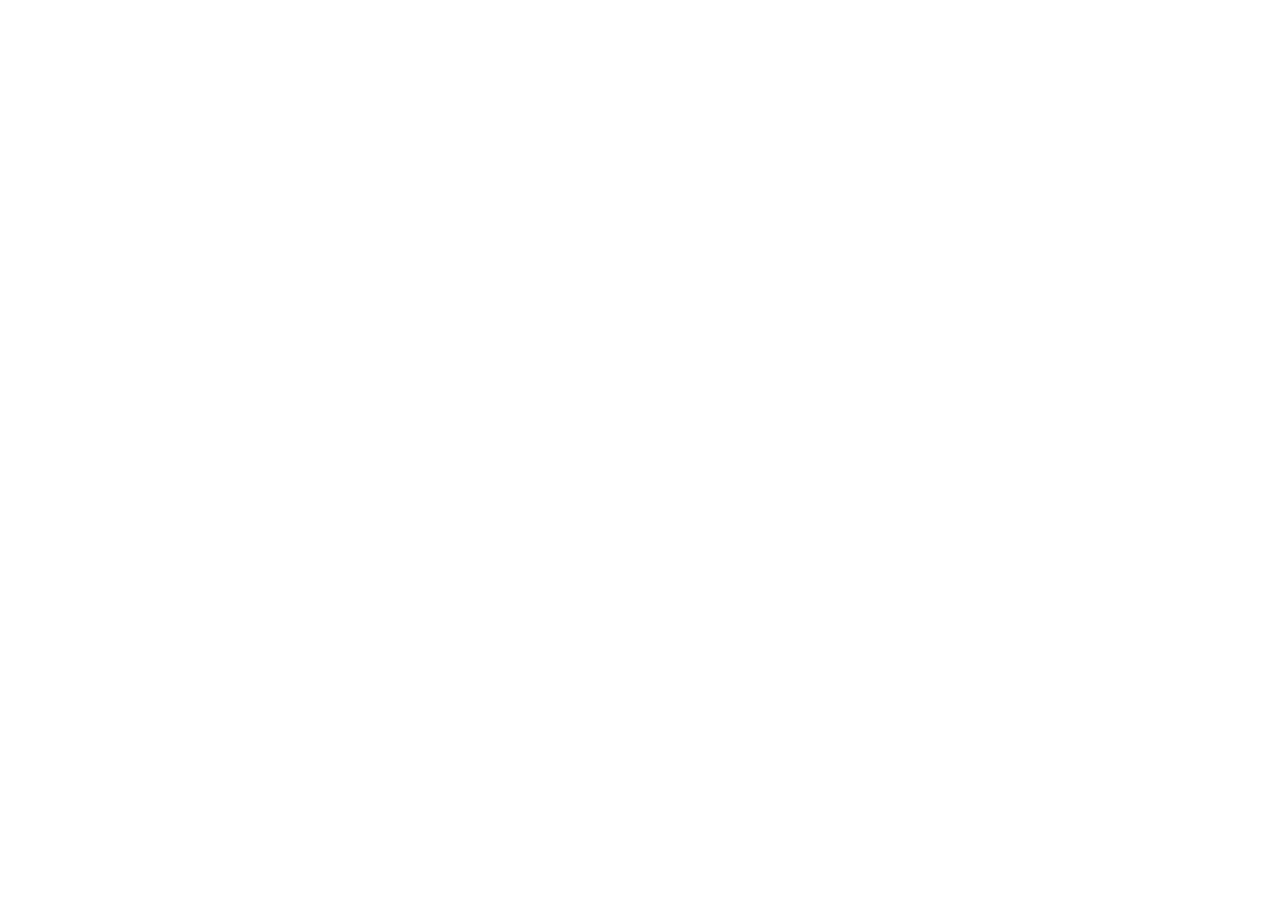
==== ard/index.html @ 3dc1cdff "ARD project" ====
<!DOCTYPE html>
<html lang="en">

<head>
    <meta charset="UTF-8">
    <meta http-equiv="X-UA-Compatible" content="IE=edge">
    <meta name="viewport" content="width=device-width, initial-scale=1.0">
    <title></title>
    <link rel="apple-touch-icon" sizes="180x180" href="img/favicons/apple-touch-icon.png">
    <link rel="icon" type="image/png" sizes="32x32" href="img/favicons/favicon-32x32.png">
    <link rel="icon" type="image/png" sizes="16x16" href="img/favicons/favicon-16x16.png">
    <link rel="manifest" href="img/favicons/site.webmanifest">
    <link rel="mask-icon" href="img/favicons/safari-pinned-tab.svg" color="#5bbad5">
    <meta name="msapplication-TileColor" content="#da532c">
    <meta name="theme-color" content="#ffffff">
    <link rel="stylesheet" href="https://cdn.jsdelivr.net/npm/bootstrap@4.6.1/dist/css/bootstrap.min.css"
        integrity="sha384-zCbKRCUGaJDkqS1kPbPd7TveP5iyJE0EjAuZQTgFLD2ylzuqKfdKlfG/eSrtxUkn" crossorigin="anonymous">
    <link rel="stylesheet" href="css/style.css">
</head>

<body>
    <header>

    </header>

    <main>

    </main>

    <footer>

    </footer>

</body>

<script src="https://code.jquery.com/jquery-3.6.0.slim.min.js"
    integrity="sha256-u7e5khyithlIdTpu22PHhENmPcRdFiHRjhAuHcs05RI=" crossorigin="anonymous"></script>
<script src="https://cdn.jsdelivr.net/npm/bootstrap@4.6.1/dist/js/bootstrap.bundle.min.js"
    integrity="sha384-fQybjgWLrvvRgtW6bFlB7jaZrFsaBXjsOMm/tB9LTS58ONXgqbR9W8oWht/amnpF"
    crossorigin="anonymous"></script>
<script src="js/script.js"></script>

</html>
---- ard/css/style.css ----
@import url("https://fonts.googleapis.com/css2?family=Kanit:wght@300;400;500&family=Oswald:wght@300;400;500;600&display=swap");
* {
  font-family: "Oswald", sans-serif;
  font-style: normal;
}

.logo a {
  font-family: "Kanit", sans-serif;
  font-style: normal;
  font-weight: 400;
  font-size: 100px;
  color: #000;
  text-decoration: none;
}
.logo img {
  vertical-align: -16px;
  width: 97px;
  height: 90px;
}
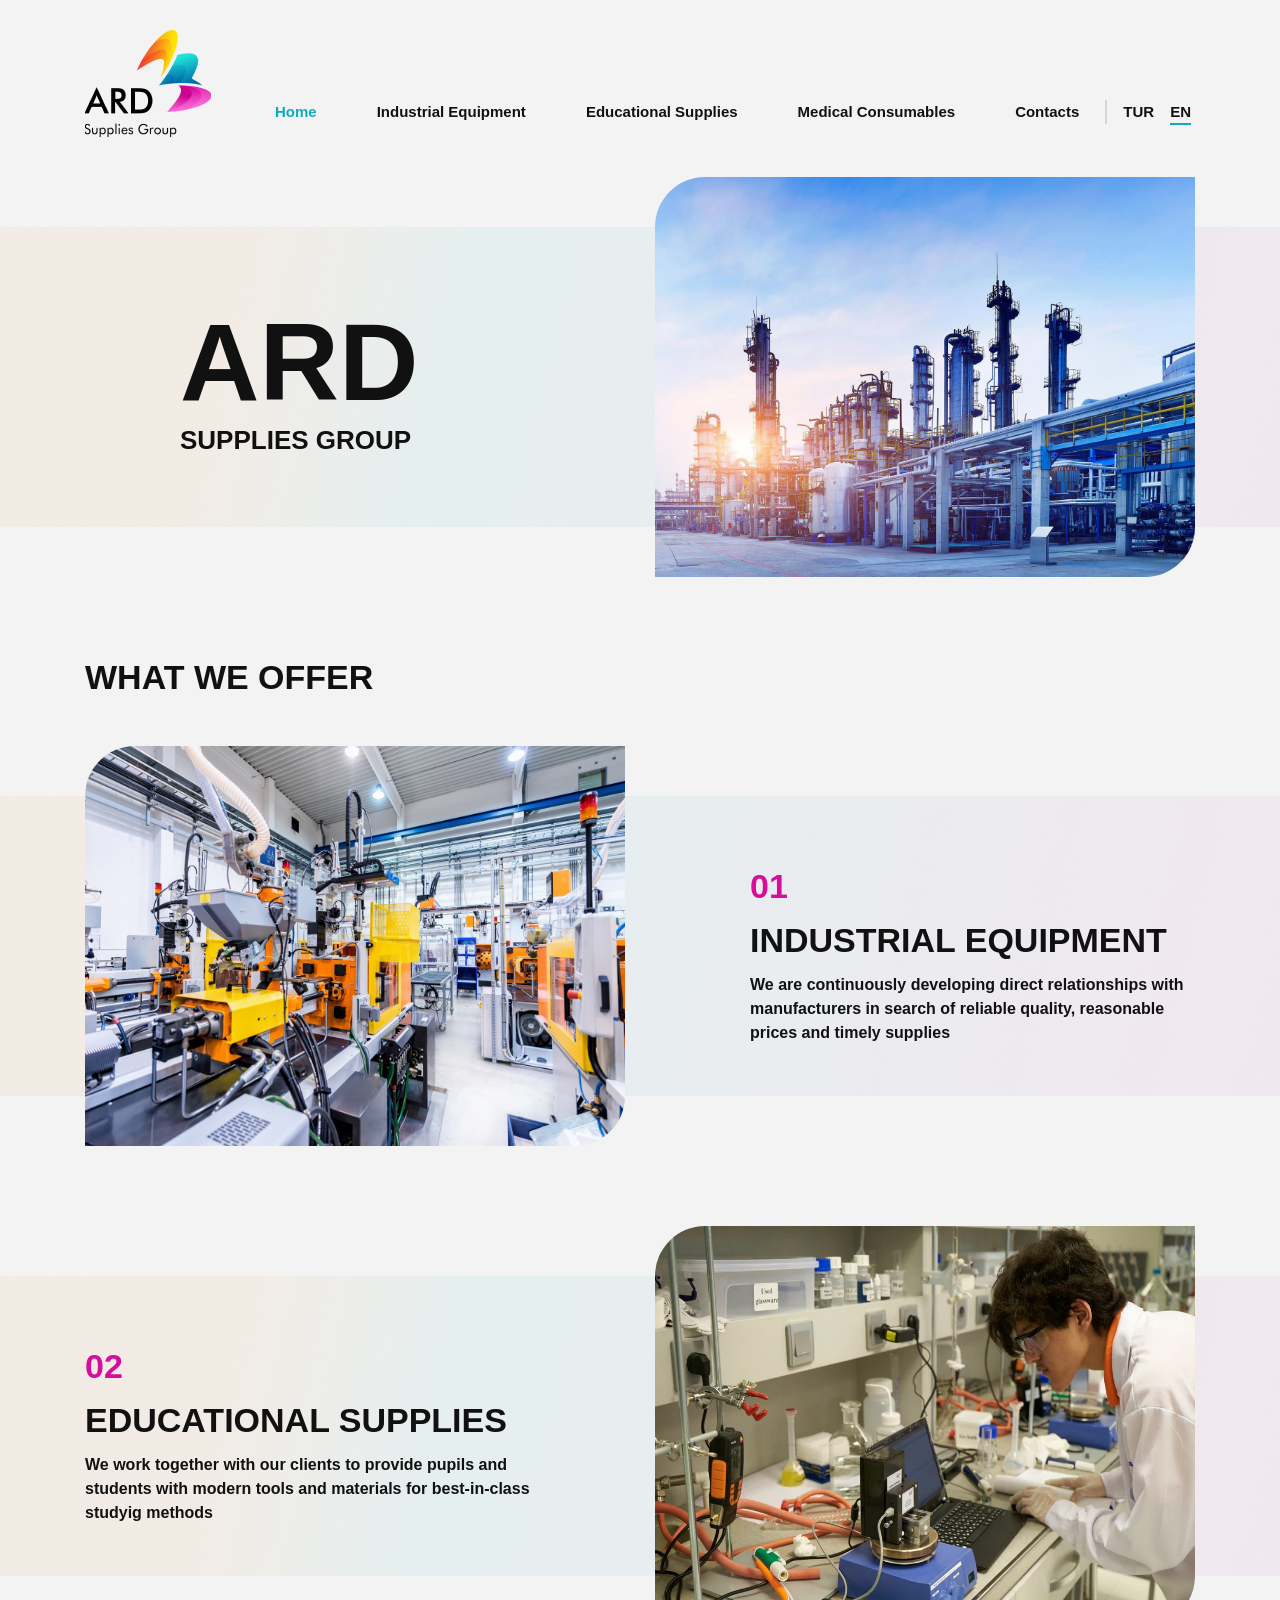
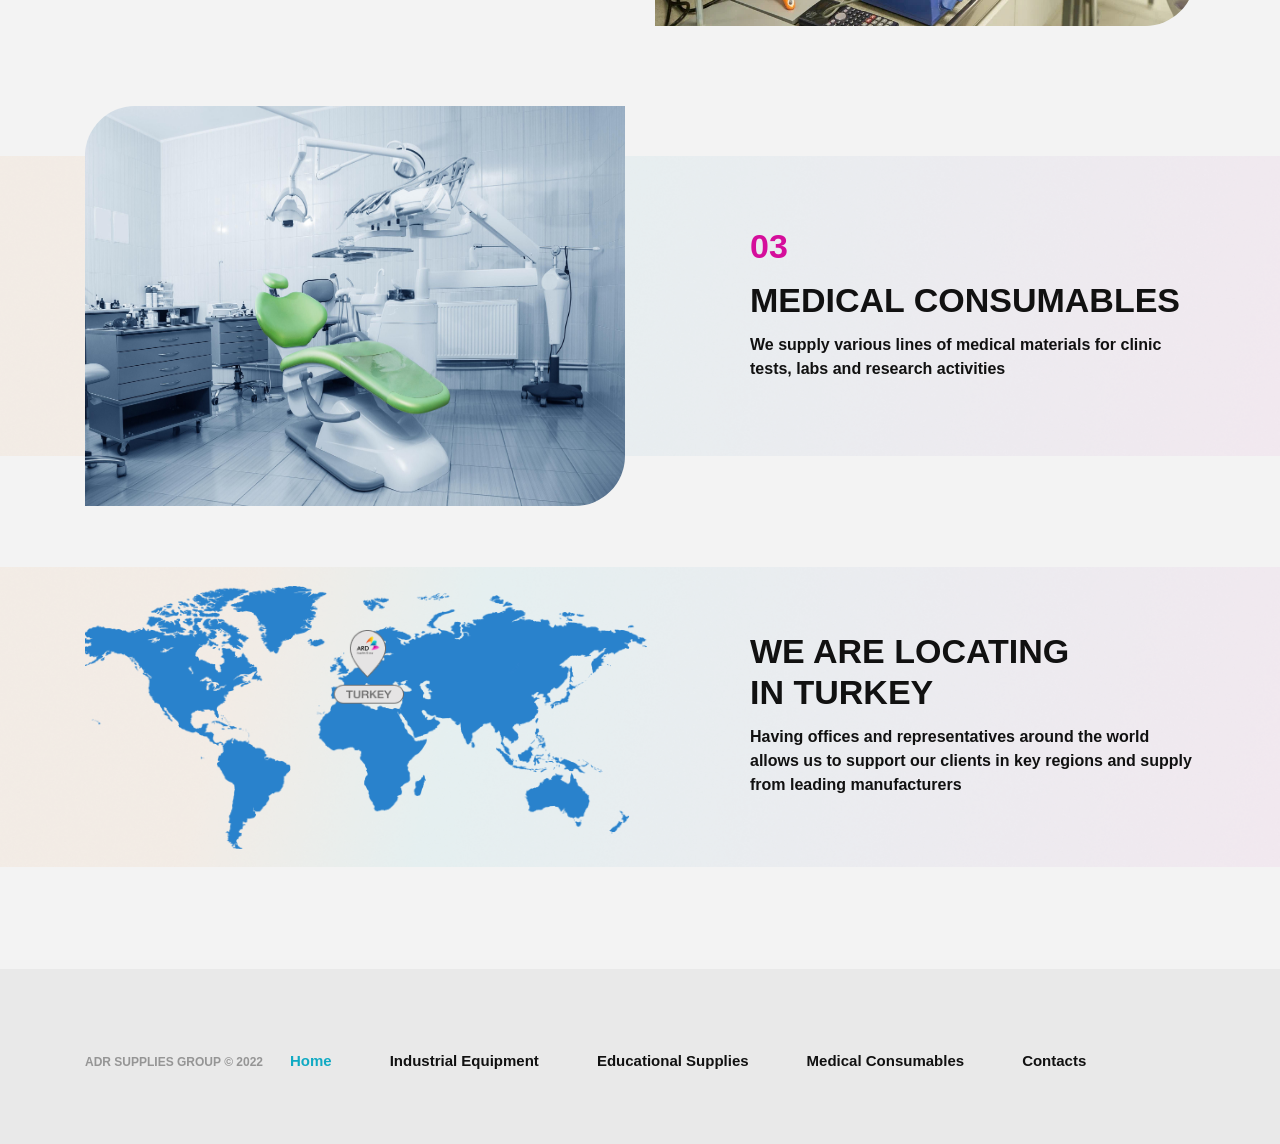
==== commit a95e8f8c: "ARD Project Desc Only Update" ====
--- a/ard/index.html
+++ b/ard/index.html
@@ -6,13 +6,13 @@
     <meta http-equiv="X-UA-Compatible" content="IE=edge">
     <meta name="viewport" content="width=device-width, initial-scale=1.0">
     <title></title>
-    <link rel="apple-touch-icon" sizes="180x180" href="img/favicons/apple-touch-icon.png">
-    <link rel="icon" type="image/png" sizes="32x32" href="img/favicons/favicon-32x32.png">
-    <link rel="icon" type="image/png" sizes="16x16" href="img/favicons/favicon-16x16.png">
-    <link rel="manifest" href="img/favicons/site.webmanifest">
-    <link rel="mask-icon" href="img/favicons/safari-pinned-tab.svg" color="#5bbad5">
-    <meta name="msapplication-TileColor" content="#da532c">
-    <meta name="theme-color" content="#ffffff">
+    <link rel="apple-touch-icon" sizes="180x180" href="#">
+    <link rel="icon" type="image/png" sizes="32x32" href="#">
+    <link rel="icon" type="image/png" sizes="16x16" href="#">
+    <link rel="manifest" href="#">
+    <link rel="mask-icon" href="#" color="">
+    <meta name="msapplication-TileColor" content="">
+    <meta name="theme-color" content="">
     <link rel="stylesheet" href="https://cdn.jsdelivr.net/npm/bootstrap@4.6.1/dist/css/bootstrap.min.css"
         integrity="sha384-zCbKRCUGaJDkqS1kPbPd7TveP5iyJE0EjAuZQTgFLD2ylzuqKfdKlfG/eSrtxUkn" crossorigin="anonymous">
     <link rel="stylesheet" href="css/style.css">
@@ -20,15 +20,157 @@
 
 <body>
     <header>
-
+        <div class="container">
+            <div class="row">
+                <div class="col-md-2">
+                    <div class="logo"><a href="#"><img src="img/logo.png" alt=""></a></div>
+                </div>
+                <div class="col-md-10">
+                    <div class="menu">
+                        <div class="menu-nav">
+                            <ul>
+                                <li><a class="active" href="#">Home</a></li>
+                                <li><a href="#">Industrial Equipment</a></li>
+                                <li><a href="#">Educational Supplies</a></li>
+                                <li><a href="#">Medical Consumables</a></li>
+                                <li><a href="#">Contacts</a></li>
+                            </ul>
+                        </div>
+                        <div class="menu-lang">
+                            <ul>
+                                <li><a href="#">TUR</a></li>
+                                <li><a class="active" href="#">EN</a></li>
+                            </ul>
+                        </div>
+                    </div>
+                </div>
+            </div>
+        </div>
     </header>
 
     <main>
-
+        <section class="promo">
+            <div class="container">
+                <div class="row">
+                    <div class="col-md-3 offset-md-1">
+                        <div class="desc">
+                            <h1>ARD</h1>
+                            <h3>SUPPLIES GROUP</h3>
+                        </div>
+                    </div>
+                    <div class="col-md-6 offset-md-2">
+                        <div class="image">
+                            <img src="img/pic1.jpg" alt="">
+                        </div>
+                    </div>
+                </div>
+            </div>
+        </section>
+        <div class="heading">
+            <div class="container">
+                <div class="row col-md-12">
+                    <h2>WHAT WE OFFER</h2>
+                </div>
+            </div>
+        </div>
+        <section>
+            <div class="container">
+                <div class="row">
+                    <div class="col-md-6">
+                        <div class="image">
+                            <img src="img/pic2.jpg" alt="">
+                        </div>
+                    </div>
+                    <div class="col-md-5 offset-md-1">
+                        <div class="desc">
+                            <h2 class="number">01</h2>
+                            <h2>INDUSTRIAL EQUIPMENT</h2>
+                            <p>We are continuously developing direct relationships with manufacturers in search
+                                of reliable quality, reasonable prices and timely supplies</p>
+                        </div>
+                    </div>
+                </div>
+            </div>
+        </section>
+        <section>
+            <div class="container">
+                <div class="row">
+                    <div class="col-md-5">
+                        <div class="desc">
+                            <h2 class="number">02</h2>
+                            <h2>EDUCATIONAL SUPPLIES</h2>
+                            <p>We work together with our clients to provide pupils and students with modern tools and
+                                materials for best-in-class studyig methods</p>
+                        </div>
+                    </div>
+                    <div class="col-md-6 offset-md-1">
+                        <div class="image">
+                            <img src="img/pic3.jpg" alt="">
+                        </div>
+                    </div>
+                </div>
+            </div>
+        </section>
+        <section>
+            <div class="container">
+                <div class="row">
+                    <div class="col-md-6">
+                        <div class="image">
+                            <img src="img/pic4.jpg" alt="">
+                        </div>
+                    </div>
+                    <div class="col-md-5 offset-md-1">
+                        <div class="desc">
+                            <h2 class="number">03</h2>
+                            <h2>MEDICAL CONSUMABLES</h2>
+                            <p>We supply various lines of medical materials for clinic tests, labs and research
+                                activities</p>
+                        </div>
+                    </div>
+                </div>
+            </div>
+        </section>
+        <section class="location">
+            <div class="container">
+                <div class="row">
+                    <div class="col-md-6">
+                        <div class="map">
+                            <img src="img/map.png" alt="">
+                        </div>
+                    </div>
+                    <div class="col-md-5 offset-md-1">
+                        <div class="desc">
+                            <h2>WE ARE LOCATING <br> IN TURKEY</h2>
+                            <p>Having offices and representatives around the world allows us to support our clients in
+                                key regions and supply from leading manufacturers</p>
+                        </div>
+                    </div>
+                </div>
+            </div>
+        </section>
     </main>
 
     <footer>
-
+        <div class="container">
+            <div class="row">
+                <div class="col-md-3">
+                    <p class="copyright">ADR SUPPLIES GROUP © 2022</p>
+                </div>
+                <div class="col-md-9">
+                    <div class="menu">
+                        <div class="menu-nav">
+                            <ul>
+                                <li><a class="active" href="#">Home</a></li>
+                                <li><a href="#">Industrial Equipment</a></li>
+                                <li><a href="#">Educational Supplies</a></li>
+                                <li><a href="#">Medical Consumables</a></li>
+                                <li><a href="#">Contacts</a></li>
+                            </ul>
+                        </div>
+                    </div>
+                </div>
+            </div>
+        </div>
     </footer>
 
 </body>
--- a/ard/css/style.css
+++ b/ard/css/style.css
@@ -1,19 +1,209 @@
 @import url("https://fonts.googleapis.com/css2?family=Kanit:wght@300;400;500&family=Oswald:wght@300;400;500;600&display=swap");
 * {
-  font-family: "Oswald", sans-serif;
+  margin: 0;
+  padding: 0;
+  font-family: "HelveticaNeueCyrMy", sans-serif;
   font-style: normal;
-}
-
-.logo a {
-  font-family: "Kanit", sans-serif;
+  font-weight: 550;
+  color: #111111;
+}
+
+h1 {
+  font-size: 110px;
+  line-height: 110px;
+  font-weight: 550;
+}
+
+h2 {
+  font-size: 34px;
+  font-weight: 550;
+}
+
+h3 {
+  font-size: 26px;
+  font-weight: 550;
+}
+
+ul {
+  margin: 0;
+  padding: 0;
+}
+
+p {
+  margin: 0;
+  padding: 0;
+}
+
+body {
+  background-color: #F3F3F3;
+}
+
+header {
+  padding: 30px 0 0 0;
+}
+header .menu {
+  display: -webkit-box;
+  display: -ms-flexbox;
+  display: flex;
+  -webkit-box-orient: horizontal;
+  -webkit-box-direction: normal;
+      -ms-flex-direction: row;
+          flex-direction: row;
+  -webkit-box-pack: start;
+      -ms-flex-pack: start;
+          justify-content: start;
+  padding: 70px 0 0 0;
+}
+header .menu-nav {
+  padding-left: 0;
+  border-right: 2px solid #D8D7D7;
+}
+header .menu-nav ul {
+  display: -webkit-box;
+  display: -ms-flexbox;
+  display: flex;
+  -webkit-box-orient: horizontal;
+  -webkit-box-direction: normal;
+      -ms-flex-direction: row;
+          flex-direction: row;
+  -webkit-box-pack: start;
+      -ms-flex-pack: start;
+          justify-content: start;
+}
+header .menu-nav ul li {
+  list-style: none;
+  padding: 0 60px 0 0;
+}
+header .menu-nav ul li:last-child {
+  padding: 0 26px 0 0;
+}
+header .menu-nav ul li a {
+  font-size: 15px;
+  line-height: 15px;
+  color: #111111;
+  text-decoration: none;
+}
+header .menu-nav ul li a:hover {
+  color: #11AAC3;
+}
+header .menu-nav ul li a.active {
+  color: #11AAC3;
+}
+header .menu-lang ul {
+  display: -webkit-box;
+  display: -ms-flexbox;
+  display: flex;
+  -webkit-box-orient: horizontal;
+  -webkit-box-direction: normal;
+      -ms-flex-direction: row;
+          flex-direction: row;
+  -webkit-box-pack: start;
+      -ms-flex-pack: start;
+          justify-content: start;
+  padding-left: 16px;
+}
+header .menu-lang ul li {
+  list-style: none;
+  padding: 0 16px 0 0;
+}
+header .menu-lang ul li:last-child {
+  padding: 0;
+}
+header .menu-lang ul li a {
+  font-size: 15px;
+  line-height: 15px;
+  color: #111111;
+  text-decoration: none;
+  padding-bottom: 3px;
+}
+header .menu-lang ul li a:hover {
+  color: #11AAC3;
+}
+header .menu-lang ul li a.active {
+  border-bottom: 2px solid #11AAC3;
+}
+
+main .heading {
+  padding: 40px 0 0 0;
+}
+main section {
+  background: url("../img/section-bg.png");
+  background-position: left center;
+  background-repeat: no-repeat;
+  background-size: 100% 300px;
+  padding: 40px 0 40px 0;
+}
+main section.promo .desc {
+  margin: 130px 0 0 0;
+}
+main section.location .desc {
+  margin: 45px 0 0 0;
+}
+main section.location .map img {
+  width: 562px;
+  height: 263px;
+}
+main section .desc {
+  margin: 120px 0 0 0;
+}
+main section .desc h2 {
+  padding-bottom: 5px;
+}
+main section .image img {
+  width: 540px;
+  height: 400px;
+  border-radius: 50px 0px;
+}
+main section .number {
+  color: #D50E9B;
+}
+
+footer {
+  margin-top: 80px;
+  height: 175px;
+  background-color: #E9E9E9;
+  padding: 80px 0 0 0;
+}
+footer .copyright {
+  margin-top: 7px;
   font-style: normal;
-  font-weight: 400;
-  font-size: 100px;
-  color: #000;
+  font-weight: 550;
+  font-size: 12px;
+  line-height: 12px;
+  color: #959595;
+}
+footer .menu-nav {
+  padding-left: 0;
+  margin-left: -80px;
+}
+footer .menu-nav ul {
+  display: -webkit-box;
+  display: -ms-flexbox;
+  display: flex;
+  -webkit-box-orient: horizontal;
+  -webkit-box-direction: normal;
+      -ms-flex-direction: row;
+          flex-direction: row;
+  -webkit-box-pack: start;
+      -ms-flex-pack: start;
+          justify-content: start;
+}
+footer .menu-nav ul li {
+  list-style: none;
+  padding: 0 58px 0 0;
+}
+footer .menu-nav ul li:last-child {
+  padding: 0 26px 0 0;
+}
+footer .menu-nav ul li a {
+  font-size: 15px;
+  line-height: 15px;
+  color: #111111;
   text-decoration: none;
 }
-.logo img {
-  vertical-align: -16px;
-  width: 97px;
-  height: 90px;
+footer .menu-nav ul li a:hover {
+  color: #11AAC3;
+}
+footer .menu-nav ul li a.active {
+  color: #11AAC3;
 }
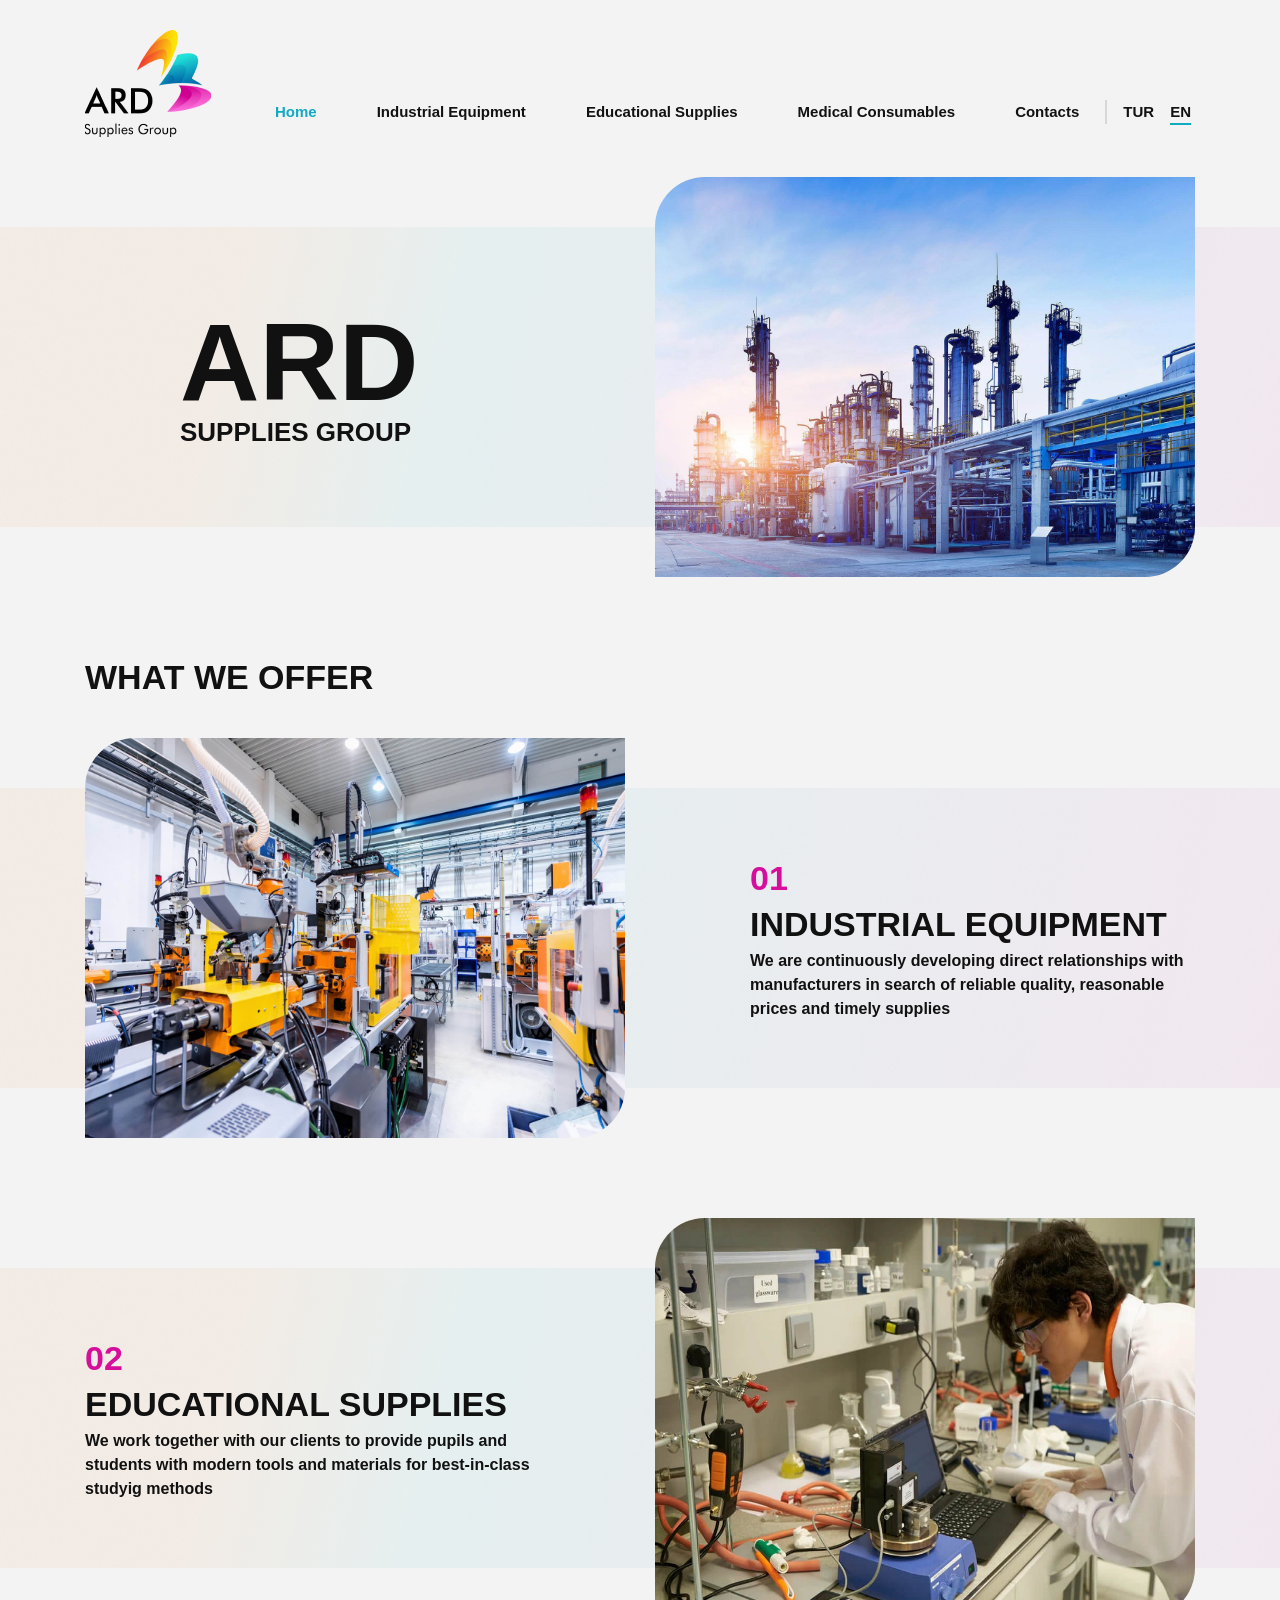
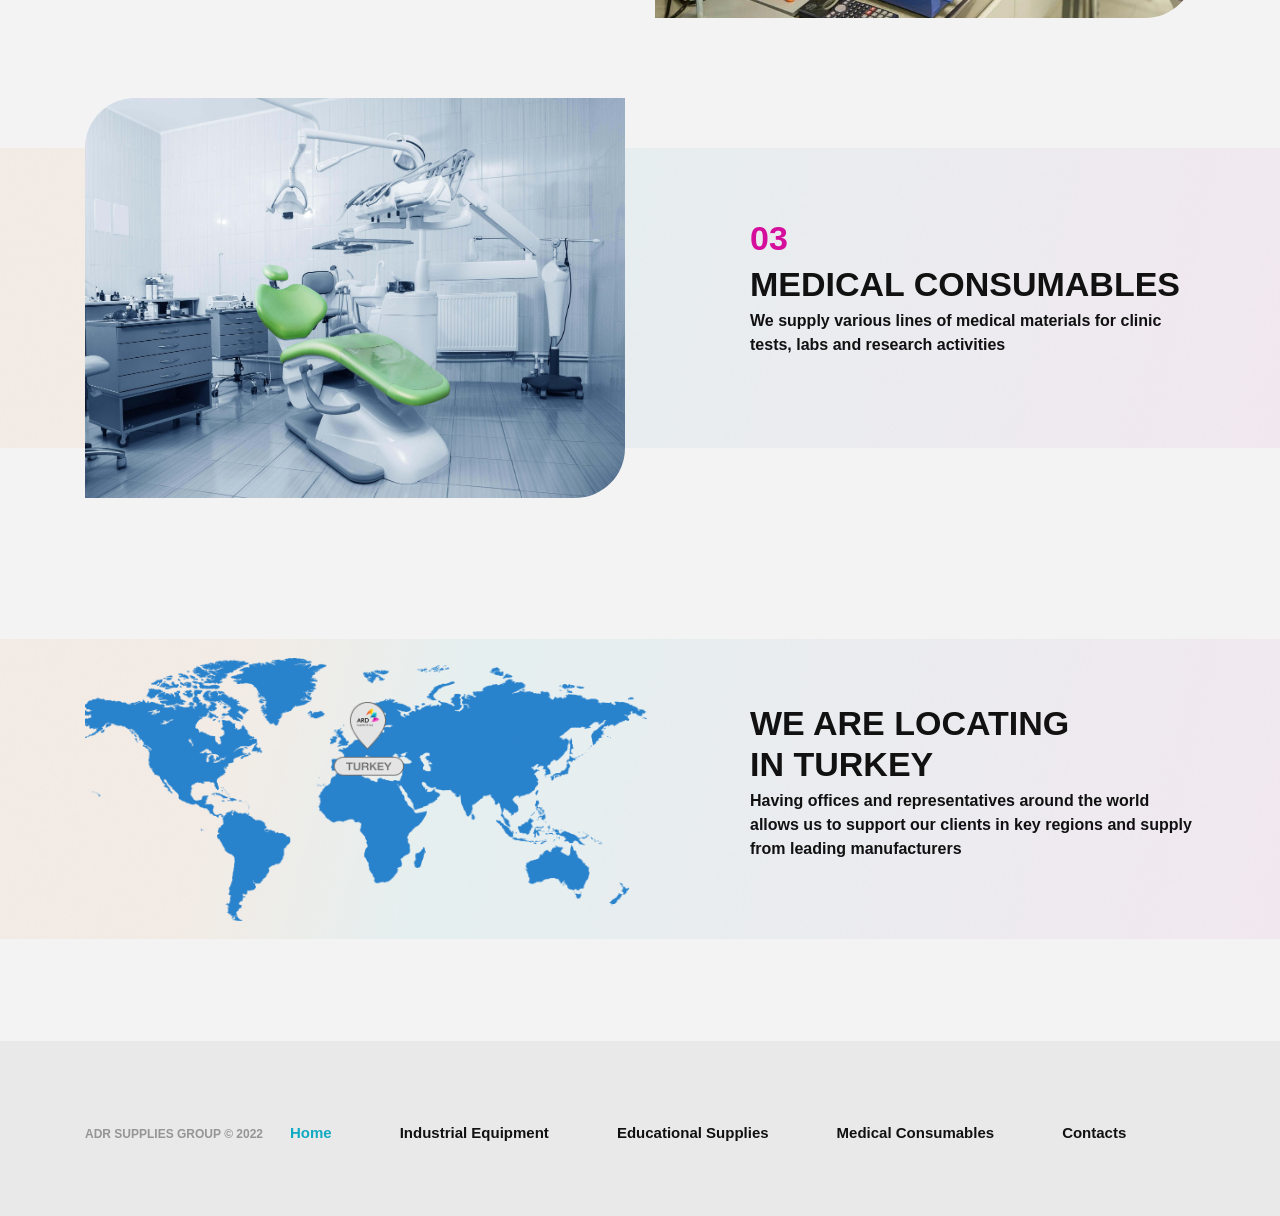
==== commit 1965f61d: "ARD Preview Release" ====
--- a/ard/index.html
+++ b/ard/index.html
@@ -22,26 +22,34 @@
     <header>
         <div class="container">
             <div class="row">
-                <div class="col-md-2">
+                <div class="col-lg-2 col-md-2 col-3">
                     <div class="logo"><a href="#"><img src="img/logo.png" alt=""></a></div>
                 </div>
-                <div class="col-md-10">
+                <div class="col-lg-10 col-md-10 col-3">
                     <div class="menu">
                         <div class="menu-nav">
                             <ul>
-                                <li><a class="active" href="#">Home</a></li>
-                                <li><a href="#">Industrial Equipment</a></li>
-                                <li><a href="#">Educational Supplies</a></li>
-                                <li><a href="#">Medical Consumables</a></li>
-                                <li><a href="#">Contacts</a></li>
+                                <li><a class="menu-link active" href="#">Home</a></li>
+                                <li><a class="menu-link" href="#">Industrial Equipment</a></li>
+                                <li><a class="menu-link" href="#">Educational Supplies</a></li>
+                                <li><a class="menu-link" href="#">Medical Consumables</a></li>
+                                <li><a class="menu-link" href="#">Contacts</a></li>
                             </ul>
                         </div>
                         <div class="menu-lang">
                             <ul>
-                                <li><a href="#">TUR</a></li>
-                                <li><a class="active" href="#">EN</a></li>
+                                <li><a class="menu-link" href="#">TUR</a></li>
+                                <li><a class="menu-link active" href="#">EN</a></li>
                             </ul>
                         </div>
+                    </div>
+                </div>
+                <div class="button-mobile">
+                    <a class="button-link" href="#">Menu</a>
+                    <div class="hamburger">
+                        <span></span>
+                        <span></span>
+                        <span></span>
                     </div>
                 </div>
             </div>
@@ -52,13 +60,13 @@
         <section class="promo">
             <div class="container">
                 <div class="row">
-                    <div class="col-md-3 offset-md-1">
+                    <div class="col-xl-3 offset-xl-1 col-lg-3 offset-lg-1 col-md-4 col-12 order-md-1 order-2">
                         <div class="desc">
                             <h1>ARD</h1>
                             <h3>SUPPLIES GROUP</h3>
                         </div>
                     </div>
-                    <div class="col-md-6 offset-md-2">
+                    <div class="col-xl-6 offset-xl-2 col-lg-7 offset-lg-1 col-md-8 col-12 order-md-2 order-1">
                         <div class="image">
                             <img src="img/pic1.jpg" alt="">
                         </div>
@@ -68,20 +76,22 @@
         </section>
         <div class="heading">
             <div class="container">
-                <div class="row col-md-12">
-                    <h2>WHAT WE OFFER</h2>
+                <div class="row">
+                    <div class="col-12">
+                        <h2>WHAT WE OFFER</h2>
+                    </div>
                 </div>
             </div>
         </div>
         <section>
             <div class="container">
                 <div class="row">
-                    <div class="col-md-6">
+                    <div class="col-xl-6 col-lg-7 col-md-8 col-12">
                         <div class="image">
                             <img src="img/pic2.jpg" alt="">
                         </div>
                     </div>
-                    <div class="col-md-5 offset-md-1">
+                    <div class="col-xl-5 offset-xl-1 col-lg-5 col-md-4 col-12">
                         <div class="desc">
                             <h2 class="number">01</h2>
                             <h2>INDUSTRIAL EQUIPMENT</h2>
@@ -95,7 +105,7 @@
         <section>
             <div class="container">
                 <div class="row">
-                    <div class="col-md-5">
+                    <div class="col-xl-5 col-lg-5 col-md-4 col-12 order-md-1 order-2">
                         <div class="desc">
                             <h2 class="number">02</h2>
                             <h2>EDUCATIONAL SUPPLIES</h2>
@@ -103,7 +113,7 @@
                                 materials for best-in-class studyig methods</p>
                         </div>
                     </div>
-                    <div class="col-md-6 offset-md-1">
+                    <div class="col-xl-6 offset-xl-1 col-lg-6 col-md-8 col-12 order-md-2 order-1">
                         <div class="image">
                             <img src="img/pic3.jpg" alt="">
                         </div>
@@ -114,12 +124,12 @@
         <section>
             <div class="container">
                 <div class="row">
-                    <div class="col-md-6">
+                    <div class="col-xl-6 col-lg-7 col-md-8 col-12">
                         <div class="image">
                             <img src="img/pic4.jpg" alt="">
                         </div>
                     </div>
-                    <div class="col-md-5 offset-md-1">
+                    <div class="col-xl-5 offset-xl-1 col-lg-5 col-md-4 col-12">
                         <div class="desc">
                             <h2 class="number">03</h2>
                             <h2>MEDICAL CONSUMABLES</h2>
@@ -133,12 +143,12 @@
         <section class="location">
             <div class="container">
                 <div class="row">
-                    <div class="col-md-6">
+                    <div class="col-xl-6 col-lg-7 col-md-8 col-12 order-md-1 order-2">
                         <div class="map">
                             <img src="img/map.png" alt="">
                         </div>
                     </div>
-                    <div class="col-md-5 offset-md-1">
+                    <div class="col-xl-5 offset-xl-1 col-lg-5 col-md-4 col-12 order-md-2 order-1">
                         <div class="desc">
                             <h2>WE ARE LOCATING <br> IN TURKEY</h2>
                             <p>Having offices and representatives around the world allows us to support our clients in
@@ -153,10 +163,10 @@
     <footer>
         <div class="container">
             <div class="row">
-                <div class="col-md-3">
+                <div class="col-md-3 col-12">
                     <p class="copyright">ADR SUPPLIES GROUP © 2022</p>
                 </div>
-                <div class="col-md-9">
+                <div class="col-md-9 d-none d-md-block">
                     <div class="menu">
                         <div class="menu-nav">
                             <ul>
--- a/ard/css/style.css
+++ b/ard/css/style.css
@@ -6,6 +6,14 @@
   font-style: normal;
   font-weight: 550;
   color: #111111;
+}
+
+h1,
+h2,
+h3,
+h4,
+h5 {
+  margin: 0;
 }
 
 h1 {
@@ -122,6 +130,9 @@
 header .menu-lang ul li a.active {
   border-bottom: 2px solid #11AAC3;
 }
+header .button-mobile {
+  display: none;
+}
 
 main .heading {
   padding: 40px 0 0 0;
@@ -135,6 +146,9 @@
 }
 main section.promo .desc {
   margin: 130px 0 0 0;
+}
+main section.location {
+  margin: 80px 0 0 0;
 }
 main section.location .desc {
   margin: 45px 0 0 0;
@@ -190,10 +204,7 @@
 }
 footer .menu-nav ul li {
   list-style: none;
-  padding: 0 58px 0 0;
-}
-footer .menu-nav ul li:last-child {
-  padding: 0 26px 0 0;
+  padding: 0 68px 0 0;
 }
 footer .menu-nav ul li a {
   font-size: 15px;
@@ -206,4 +217,367 @@
 }
 footer .menu-nav ul li a.active {
   color: #11AAC3;
+}
+
+@media (max-width: 1200px) {
+  h1 {
+    font-size: 100px;
+    line-height: 100px;
+    font-weight: 550;
+  }
+  h2 {
+    font-size: 28px;
+    font-weight: 550;
+  }
+  h3 {
+    font-size: 23px;
+    font-weight: 550;
+  }
+  header .menu-nav ul li {
+    padding: 0 25px 0 0;
+  }
+  header .menu-nav ul li:last-child {
+    padding: 0 20px 0 0;
+  }
+  main section.location .desc {
+    margin: 15px 0 0 0;
+  }
+  main section.location .map img {
+    width: 482px;
+    height: 243px;
+  }
+  main section .desc {
+    margin: 100px 0 0 0;
+  }
+  footer .menu-nav {
+    margin-left: 0;
+  }
+  footer .menu-nav ul li {
+    list-style: none;
+    padding: 0 28px 0 0;
+  }
+  footer .menu-nav ul li:last-child {
+    padding: 0;
+  }
+}
+@media (max-width: 991px) {
+  h2 {
+    font-size: 20px;
+    font-weight: 550;
+  }
+  p {
+    font-size: 14px;
+  }
+  h3 {
+    font-size: 23px;
+    font-weight: 550;
+  }
+  header {
+    padding: 30px 0 0 0;
+  }
+  header .logo img {
+    width: 91px;
+    height: 77px;
+  }
+  header .menu {
+    padding: 35px 0 0 0;
+  }
+  header .menu-nav {
+    border-right: 2px solid #D8D7D7;
+  }
+  header .menu-nav ul li {
+    padding: 0 11px 0 0;
+  }
+  header .menu-nav ul li:last-child {
+    padding: 0 10px 0 0;
+  }
+  header .menu-nav ul li a {
+    font-size: 12px;
+    line-height: 12px;
+  }
+  header .menu-lang ul {
+    padding-left: 8px;
+  }
+  header .menu-lang ul li {
+    list-style: none;
+    padding: 0 8px 0 0;
+  }
+  header .menu-lang ul li:last-child {
+    padding: 0;
+  }
+  header .menu-lang ul li a {
+    font-size: 12px;
+    line-height: 12px;
+  }
+  main .heading {
+    padding: 30px 0 0 0;
+  }
+  main section {
+    background-size: 100% 250px;
+    padding: 30px 0 30px 0;
+  }
+  main section.promo .desc {
+    margin: 85px 0 0 0;
+  }
+  main section.location {
+    margin: 40px 0 0 0;
+  }
+  main section.location .desc {
+    margin: 15px 0 0 0;
+  }
+  main section.location .map img {
+    width: 432px;
+    height: 213px;
+  }
+  main section .desc {
+    margin: 60px 0 0 0;
+  }
+  main section .desc h2 {
+    padding-bottom: 0px;
+  }
+  main section .image img {
+    width: 450px;
+    height: 310px;
+    border-radius: 30px 0px;
+  }
+  footer .copyright {
+    margin-top: 7px;
+    font-size: 10px;
+  }
+  footer .menu-nav {
+    margin-left: 0px;
+  }
+  footer .menu-nav ul li {
+    padding: 0 14px 0 0;
+  }
+  footer .menu-nav ul li:last-child {
+    padding: 0;
+  }
+  footer .menu-nav ul li a {
+    font-size: 12px;
+    line-height: 12px;
+  }
+}
+@media (max-width: 767px) {
+  h1 {
+    font-size: 74px;
+    line-height: 64px;
+    font-weight: 550;
+    text-align: center;
+  }
+  h2 {
+    font-size: 24px;
+    font-weight: 550;
+  }
+  p {
+    font-size: 14px;
+  }
+  h3 {
+    font-size: 18px;
+    font-weight: 550;
+    text-align: center;
+  }
+  header {
+    padding: 14px 0 0 0;
+    position: relative;
+  }
+  header .menu {
+    position: fixed;
+    top: 0;
+    left: -100%;
+    z-index: 1;
+    padding: 43px 20px 0 20px;
+    height: 313px;
+    background-color: #ffffff;
+    -webkit-box-shadow: 0px -5px 15px 3px rgba(0, 0, 0, 0.13);
+            box-shadow: 0px -5px 15px 3px rgba(0, 0, 0, 0.13);
+    -webkit-transition: 0.5s all;
+    transition: 0.5s all;
+  }
+  header .menu.active {
+    left: 0;
+  }
+  header .menu-nav {
+    padding-left: 0;
+    border-right: none;
+  }
+  header .menu-nav ul {
+    -webkit-box-orient: vertical;
+    -webkit-box-direction: normal;
+        -ms-flex-direction: column;
+            flex-direction: column;
+    -webkit-box-pack: start;
+        -ms-flex-pack: start;
+            justify-content: start;
+    -webkit-box-align: start;
+        -ms-flex-align: start;
+            align-items: flex-start;
+  }
+  header .menu-nav ul li {
+    list-style: none;
+    padding: 0 0 28px 0;
+  }
+  header .menu-nav ul li:last-child {
+    padding: 0 0 0 0;
+  }
+  header .menu-nav ul li a {
+    font-size: 15px;
+    line-height: 15px;
+    color: #111111;
+    text-decoration: none;
+  }
+  header .menu-nav ul li a:hover {
+    color: #11AAC3;
+  }
+  header .menu-nav ul li a.active {
+    color: #11AAC3;
+  }
+  header .menu-lang ul {
+    display: -webkit-box;
+    display: -ms-flexbox;
+    display: flex;
+    -webkit-box-orient: horizontal;
+    -webkit-box-direction: normal;
+        -ms-flex-direction: row;
+            flex-direction: row;
+    -webkit-box-pack: start;
+        -ms-flex-pack: start;
+            justify-content: start;
+    padding-left: 0px;
+  }
+  header .menu-lang ul li {
+    list-style: none;
+    padding: 0 16px 0 0;
+  }
+  header .menu-lang ul li:last-child {
+    padding: 0;
+  }
+  header .menu-lang ul li a {
+    font-size: 15px;
+    line-height: 15px;
+    color: #111111;
+    text-decoration: none;
+    padding-bottom: 3px;
+  }
+  header .menu-lang ul li a:hover {
+    color: #11AAC3;
+  }
+  header .menu-lang ul li a.active {
+    border-bottom: 2px solid #11AAC3;
+  }
+  header .button-mobile {
+    position: absolute;
+    display: block;
+    top: 59px;
+    right: 20px;
+  }
+  header .button-mobile a {
+    display: block;
+    float: left;
+    margin-right: 23px;
+    font-size: 14px;
+    line-height: 14px;
+    color: #111111;
+    text-decoration: none;
+    -webkit-transition: 0.5s all;
+    transition: 0.5s all;
+  }
+  header .button-mobile a.active {
+    color: #11AAC3;
+  }
+  header .button-mobile .hamburger {
+    width: 27px;
+    height: 15px;
+    display: block;
+    float: left;
+  }
+  header .button-mobile .hamburger span {
+    display: block;
+    height: 2px;
+    width: 100%;
+    background-color: #000;
+    margin-bottom: 5px;
+    -webkit-transition: 0.5s all;
+    transition: 0.5s all;
+  }
+  header .button-mobile .hamburger.active {
+    margin-top: 3px;
+  }
+  header .button-mobile .hamburger.active span {
+    margin-bottom: -2px;
+    background-color: #11AAC3;
+  }
+  header .button-mobile .hamburger.active span:nth-child(1) {
+    -webkit-transform: translateY(3px) rotate(-45deg);
+            transform: translateY(3px) rotate(-45deg);
+  }
+  header .button-mobile .hamburger.active span:nth-child(2) {
+    display: none;
+  }
+  header .button-mobile .hamburger.active span:nth-child(3) {
+    -webkit-transform: translateY(3px) rotate(45deg);
+            transform: translateY(3px) rotate(45deg);
+  }
+  main .heading {
+    padding: 30px 0 0 0;
+  }
+  main .heading h2 {
+    text-align: center;
+  }
+  main section {
+    background: url("../img/section-bg.png");
+    background-position: left bottom;
+    background-repeat: no-repeat;
+    background-size: 100% 80%;
+    padding: 30px 0 30px 0;
+  }
+  main section.promo .desc {
+    margin: 60px auto 15px auto;
+  }
+  main section.location {
+    background-size: 100% 93%;
+    margin-top: 0;
+    padding-top: 0;
+  }
+  main section.location .desc {
+    margin: 45px auto 30px auto;
+  }
+  main section.location .map img {
+    display: block;
+    margin-left: auto;
+    margin-right: auto;
+    width: 320px;
+    height: 160px;
+  }
+  main section .desc {
+    display: block;
+    margin: 20px auto 20px auto;
+    width: 320px;
+  }
+  main section .desc h2 {
+    padding-bottom: 5px;
+  }
+  main section .image img {
+    display: block;
+    margin-left: auto;
+    margin-right: auto;
+    width: 320px;
+    height: 228px;
+    border-radius: 20px 0px;
+  }
+  footer {
+    margin-top: 0;
+    height: 50px;
+    background-color: #d6d6d6;
+    padding: 0 0 0 0;
+  }
+  footer .copyright {
+    margin-top: 19px;
+    font-style: normal;
+    font-weight: 550;
+    font-size: 12px;
+    line-height: 12px;
+    color: #959595;
+    text-align: center;
+  }
 }
